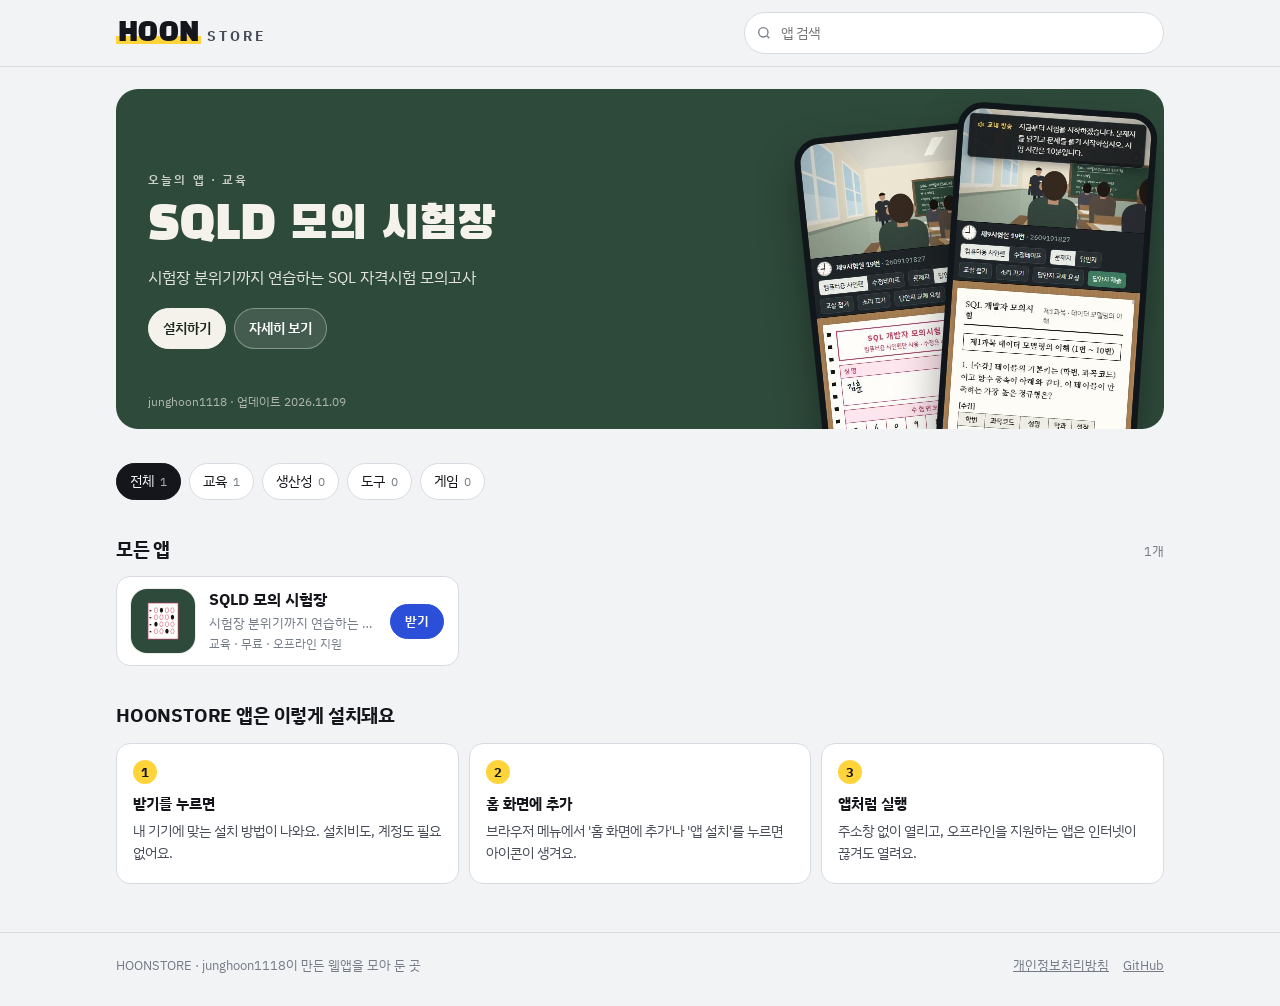
==== index.html @ 6c52b8d5 "HOONSTORE 첫 버전 - 오늘의 앱, 카테고리, 검색, 앱 상세, 기기별 설치 안내 - 개인정보처리방침 페이지, 스토어 PWA 설정과 아이콘 - 첫 앱: SQLD 모의 시험장" ====
<!doctype html>
<html lang="ko">
<head>
<meta charset="utf-8">
<meta name="viewport" content="width=device-width,initial-scale=1,viewport-fit=cover">
<title>HOONSTORE</title>
<meta name="description" content="junghoon1118이 만든 웹앱을 모아 둔 스토어. 설치비 없이 홈 화면에 추가해서 앱처럼 쓰세요.">
<meta name="theme-color" content="#14161b">
<link rel="manifest" href="manifest.webmanifest">
<link rel="icon" type="image/png" href="icons/icon-192.png">
<link rel="apple-touch-icon" href="icons/icon-192.png">
<meta name="apple-mobile-web-app-capable" content="yes">
<meta name="mobile-web-app-capable" content="yes">
<meta name="apple-mobile-web-app-title" content="HOONSTORE">
<link rel="preconnect" href="https://fonts.googleapis.com">
<link rel="preconnect" href="https://fonts.gstatic.com" crossorigin>
<link rel="stylesheet" href="https://fonts.googleapis.com/css2?family=Black+Han+Sans&family=IBM+Plex+Sans+KR:wght@400;500;600;700&display=swap">
<style>
/* 레이아웃: 위에 스토어 간판(로고+검색), 그 아래 '오늘의 앱' 진열대, 카테고리, 앱 목록. 상세 화면은 같은 틀에서 해시(#app-아이디)로 바꿔 보여 준다. */
:root{
  --bg:#f2f3f5; --surface:#ffffff; --surface-2:#e8eaee; --ink:#14161b; --ink-2:#474c57; --ink-3:#757b87; --line:#d8dbe1;
  --accent:#2b4fd8; --accent-ink:#ffffff; --marker:#ffd43b; --ok:#1f7a4d; --warn:#9a5b00;
  --f-display:"Black Han Sans","IBM Plex Sans KR",sans-serif;
  --f-ui:"IBM Plex Sans KR","Apple SD Gothic Neo","Malgun Gothic",sans-serif;
  --r:14px;
  color-scheme:light;
}
@media (prefers-color-scheme:dark){:root:not([data-theme="light"]){
  --bg:#0e1014; --surface:#171a20; --surface-2:#21252d; --ink:#eef0f4; --ink-2:#b6bbc5; --ink-3:#8b919d; --line:#2b3039;
  --accent:#7590ff; --accent-ink:#0e1014; --marker:#e8c12d; --ok:#5cc28f; --warn:#e3a64a; color-scheme:dark}}
:root[data-theme="dark"]{
  --bg:#0e1014; --surface:#171a20; --surface-2:#21252d; --ink:#eef0f4; --ink-2:#b6bbc5; --ink-3:#8b919d; --line:#2b3039;
  --accent:#7590ff; --accent-ink:#0e1014; --marker:#e8c12d; --ok:#5cc28f; --warn:#e3a64a; color-scheme:dark}

*,*::before,*::after{box-sizing:border-box}
:root{padding-top:env(safe-area-inset-top,0px);padding-bottom:env(safe-area-inset-bottom,0px)}
body{margin:0;background:var(--bg);color:var(--ink);font-family:var(--f-ui);font-size:15px;line-height:1.6}
img{max-width:100%;display:block}
[hidden]{display:none!important}
a{color:inherit}
button{font:inherit;color:inherit}
:focus-visible{outline:2px solid var(--accent);outline-offset:2px}
body::before{content:"";position:fixed;inset:0 0 auto;height:env(safe-area-inset-top,0px);z-index:10;background:var(--bg)}

.wrap{max-width:1080px;margin:0 auto;padding-left:max(16px,env(safe-area-inset-left,0px));padding-right:max(16px,env(safe-area-inset-right,0px))}

/* 간판 */
.top{position:sticky;top:env(safe-area-inset-top,0px);z-index:5;background:color-mix(in srgb,var(--bg) 88%,transparent);backdrop-filter:blur(10px);border-bottom:1px solid var(--line)}
.top .wrap{display:flex;align-items:center;gap:14px;padding-block:12px}
.logo{display:flex;align-items:baseline;gap:2px;text-decoration:none;flex:none}
.logo b{font-family:var(--f-display);font-weight:400;font-size:26px;letter-spacing:.01em;line-height:1;background:linear-gradient(transparent 62%,var(--marker) 62% 92%,transparent 92%);padding:0 2px}
.logo span{font-weight:700;font-size:14px;letter-spacing:.22em;color:var(--ink-2);margin-left:4px}
.search{flex:1;min-width:0;position:relative;max-width:420px;margin-left:auto}
.search input{width:100%;font:inherit;font-size:14px;padding:9px 12px 9px 36px;border-radius:999px;border:1px solid var(--line);background:var(--surface);color:var(--ink)}
.search svg{position:absolute;left:12px;top:50%;transform:translateY(-50%);width:16px;height:16px;color:var(--ink-3)}
.btn{display:inline-flex;align-items:center;justify-content:center;gap:6px;border:1px solid var(--line);background:var(--surface);color:var(--ink);padding:8px 14px;border-radius:999px;font-weight:600;font-size:14px;cursor:pointer;text-decoration:none;white-space:nowrap}
.btn:hover{background:var(--surface-2)}
.btn.primary{background:var(--accent);border-color:var(--accent);color:var(--accent-ink)}
.btn.primary:hover{filter:brightness(1.07)}
.btn.small{padding:6px 14px;font-size:13px}

main{padding-block:22px 48px}
.sec{margin-top:34px}
.sec-h{display:flex;align-items:baseline;justify-content:space-between;gap:12px;margin:0 0 12px}
.sec-h h2{font-size:19px;margin:0;letter-spacing:-.01em}
.sec-h small{color:var(--ink-3);font-size:13px}

/* 오늘의 앱 */
.feature{position:relative;overflow:hidden;border-radius:22px;background:var(--app,#2e4a3b);color:#f4f2ea;display:grid;grid-template-columns:minmax(0,1.15fr) minmax(0,.85fr);min-height:340px}
.feature .txt{padding:30px 32px;display:flex;flex-direction:column;gap:12px;justify-content:center;min-width:0}
.eyebrow{font-size:12px;letter-spacing:.18em;font-weight:600;opacity:.8;margin:0}
.feature h1{font-family:var(--f-display);font-weight:400;font-size:clamp(30px,5vw,46px);line-height:1.12;margin:0;text-wrap:balance}
.feature p.tag{margin:0;font-size:16px;opacity:.92;max-width:34ch}
.feature .acts{display:flex;gap:8px;flex-wrap:wrap;margin-top:6px}
.feature .btn{border-color:rgba(255,255,255,.35);background:rgba(255,255,255,.1);color:#fff}
.feature .btn.primary{background:#f4f2ea;color:#1c2a22;border-color:#f4f2ea}
.feature .shots{position:relative;min-width:0}
.phone{position:absolute;width:200px;aspect-ratio:375/812;border-radius:26px;overflow:hidden;border:6px solid #11161a;box-shadow:0 20px 40px rgba(0,0,0,.35);background:#11161a}
.phone img{width:100%;height:100%;object-fit:cover;object-position:top}
.phone.p1{right:150px;top:40px;transform:rotate(-6deg)}
.phone.p2{right:20px;top:18px;transform:rotate(4deg)}
.chalk{position:absolute;left:32px;bottom:18px;font-size:12px;opacity:.65}

/* 카테고리 */
.cats{display:flex;gap:8px;flex-wrap:wrap}
.cat{border:1px solid var(--line);background:var(--surface);border-radius:999px;padding:6px 13px;font-size:14px;cursor:pointer;display:inline-flex;gap:6px;align-items:center}
.cat em{font-style:normal;color:var(--ink-3);font-size:12px;font-variant-numeric:tabular-nums}
.cat[aria-pressed="true"]{background:var(--ink);color:var(--bg);border-color:var(--ink)}
.cat[aria-pressed="true"] em{color:inherit;opacity:.7}

/* 앱 목록 */
.list{display:grid;grid-template-columns:repeat(auto-fill,minmax(300px,1fr));gap:10px}
.row{display:grid;grid-template-columns:64px minmax(0,1fr) auto;gap:14px;align-items:center;background:var(--surface);border:1px solid var(--line);border-radius:var(--r);padding:12px 14px;text-decoration:none}
.row:hover{border-color:var(--ink-3)}
.ico{width:64px;height:64px;border-radius:16px;overflow:hidden;box-shadow:0 0 0 1px rgba(0,0,0,.08)}
.row h3{margin:0;font-size:16px;line-height:1.35}
.row p{margin:2px 0 0;color:var(--ink-3);font-size:13px;overflow:hidden;text-overflow:ellipsis;white-space:nowrap}
.meta{color:var(--ink-3);font-size:12px}
.empty{background:var(--surface);border:1px dashed var(--line);border-radius:var(--r);padding:26px;text-align:center;color:var(--ink-2)}
.empty b{display:block;color:var(--ink);margin-bottom:4px}

/* 설치 방식 안내 */
.how{display:grid;grid-template-columns:repeat(3,minmax(0,1fr));gap:10px;counter-reset:s}
.how div{background:var(--surface);border:1px solid var(--line);border-radius:var(--r);padding:16px 16px 18px}
.how b{display:block;margin-bottom:4px}
.how div::before{counter-increment:s;content:counter(s);display:inline-grid;place-items:center;width:24px;height:24px;border-radius:50%;background:var(--marker);color:#14161b;font-weight:700;font-size:13px;margin-bottom:8px}
.how p{margin:0;color:var(--ink-2);font-size:14px}

/* 상세 */
.back{display:inline-flex;align-items:center;gap:4px;color:var(--ink-2);text-decoration:none;font-size:14px;margin-bottom:14px}
.head{display:grid;grid-template-columns:112px minmax(0,1fr);gap:20px;align-items:center}
.head .ico{width:112px;height:112px;border-radius:26px}
.head h1{margin:0;font-size:clamp(24px,4vw,32px);line-height:1.25;letter-spacing:-.01em;text-wrap:balance}
.head .dev{color:var(--accent);font-size:14px;font-weight:600;margin:2px 0 0}
.head .acts{display:flex;gap:8px;flex-wrap:wrap;margin-top:12px}
.facts{display:grid;grid-template-columns:repeat(4,minmax(0,1fr));margin-top:22px;border-block:1px solid var(--line)}
.facts div{padding:12px 8px;text-align:center;border-right:1px solid var(--line)}
.facts div:last-child{border-right:0}
.facts dt{font-size:12px;color:var(--ink-3)}
.facts dd{margin:2px 0 0;font-weight:700;font-size:14px}
.shots-row{display:flex;gap:12px;overflow-x:auto;scroll-snap-type:x mandatory;padding-bottom:8px}
.shots-row figure{margin:0;flex:none;width:200px;scroll-snap-align:start}
.shots-row img{width:200px;aspect-ratio:375/812;object-fit:cover;object-position:top;border-radius:16px;border:1px solid var(--line)}
.shots-row figcaption{font-size:12px;color:var(--ink-3);margin-top:6px}
.prose{max-width:68ch}
.prose p{margin:0 0 10px}
.feat{list-style:none;padding:0;margin:0;display:grid;gap:8px;max-width:68ch}
.feat li{display:grid;grid-template-columns:20px 1fr;gap:8px}
.feat li::before{content:"";width:8px;height:8px;border-radius:2px;background:var(--marker);margin-top:9px;margin-left:4px}
.note{background:var(--surface);border:1px solid var(--line);border-radius:var(--r);padding:14px 16px;font-size:14px;color:var(--ink-2);max-width:68ch}
.info{border-collapse:collapse;width:100%;max-width:640px;font-size:14px}
.info th,.info td{text-align:left;padding:9px 0;border-bottom:1px solid var(--line);vertical-align:top}
.info th{width:120px;color:var(--ink-3);font-weight:500}
.info td{word-break:break-all}

/* 설치 안내 시트 */
.sheet-bg{position:fixed;inset:0;z-index:40;background:rgba(10,12,16,.5);display:grid;place-items:end center}
.sheet{width:min(520px,100%);max-height:90vh;overflow:auto;background:var(--surface);color:var(--ink);border-radius:20px 20px 0 0;padding:20px 20px calc(22px + env(safe-area-inset-bottom,0px))}
@media (min-width:700px){.sheet-bg{place-items:center}.sheet{border-radius:20px}}
.sheet-top{display:flex;gap:12px;align-items:center}
.sheet-top .ico{width:48px;height:48px;border-radius:12px}
.sheet-top h2{margin:0;font-size:17px}
.sheet-top p{margin:0;color:var(--ink-3);font-size:13px}
.x{margin-left:auto;border:0;background:var(--surface-2);width:32px;height:32px;border-radius:50%;cursor:pointer;font-size:18px;line-height:1}
.tabs{display:flex;gap:6px;margin:16px 0 12px;flex-wrap:wrap}
.tabs button{border:1px solid var(--line);background:var(--surface);border-radius:999px;padding:5px 12px;font-size:13px;cursor:pointer}
.tabs button[aria-pressed="true"]{background:var(--ink);color:var(--bg);border-color:var(--ink)}
.steps{margin:0;padding-left:22px;display:grid;gap:8px}
.steps li{padding-left:2px}
.kbd{display:inline-block;border:1px solid var(--line);background:var(--surface-2);border-radius:6px;padding:0 6px;font-size:13px;font-weight:600}
.warnbox{margin-top:12px;background:color-mix(in srgb,var(--marker) 22%,var(--surface));border-radius:10px;padding:10px 12px;font-size:13px}
.sheet .acts{display:flex;gap:8px;margin-top:16px;flex-wrap:wrap}
.sheet .acts .btn{flex:1}
.toast{position:fixed;left:50%;bottom:calc(20px + env(safe-area-inset-bottom,0px));transform:translateX(-50%);z-index:50;background:var(--ink);color:var(--bg);padding:8px 14px;border-radius:999px;font-size:13px}

footer{border-top:1px solid var(--line);color:var(--ink-3);font-size:13px}
footer .wrap{padding-block:22px 30px;display:flex;flex-wrap:wrap;gap:8px 18px;justify-content:space-between}
footer nav{display:flex;gap:14px;flex-wrap:wrap}

@media (max-width:760px){
  .feature{grid-template-columns:1fr;min-height:0}
  .feature .txt{padding:24px 22px 8px}
  .feature .shots{height:250px}
  .phone{width:150px}
  .phone.p1{right:auto;left:22px;top:26px}
  .phone.p2{right:auto;left:150px;top:14px}
  .chalk{display:none}
  .how{grid-template-columns:1fr}
  .facts{grid-template-columns:repeat(2,minmax(0,1fr))}
  .facts div:nth-child(2){border-right:0}
  .facts div:nth-child(-n+2){border-bottom:1px solid var(--line)}
  .head{grid-template-columns:84px minmax(0,1fr);gap:14px}
  .head .ico{width:84px;height:84px;border-radius:20px}
  .list{grid-template-columns:1fr}
  .logo span{display:none}
}
@media (prefers-reduced-motion:reduce){*{scroll-behavior:auto!important}}
</style>
</head>
<body>
<header class="top"><div class="wrap">
  <a class="logo" href="#" aria-label="HOONSTORE 홈"><b>HOON</b><span>STORE</span></a>
  <label class="search"><svg viewBox="0 0 24 24" fill="none" stroke="currentColor" stroke-width="2" aria-hidden="true"><circle cx="11" cy="11" r="7"/><path d="m20 20-3.5-3.5"/></svg><input id="q" type="search" placeholder="앱 검색" aria-label="앱 검색"></label>
  <button class="btn small" id="installStore" hidden>스토어 설치</button>
</div></header>

<main class="wrap" id="view"></main>

<footer><div class="wrap">
  <span>HOONSTORE · junghoon1118이 만든 웹앱을 모아 둔 곳</span>
  <nav><a href="#privacy">개인정보처리방침</a><a href="https://github.com/junghoon1118" target="_blank" rel="noopener">GitHub</a></nav>
</div></footer>

<div class="sheet-bg" id="sheetBg" hidden></div>
<div class="toast" id="toast" hidden></div>

<script>
(function(){
"use strict";
/* ───── 앱 목록: 새 앱을 올릴 때 여기에 하나씩 추가한다 ───── */
const APPS = [
  {
    id: "sqld",
    name: "SQLD 모의 시험장",
    tagline: "시험장 분위기까지 연습하는 SQL 자격시험 모의고사",
    category: "교육",
    url: "https://junghoon1118.github.io/SQLD/",
    icon: "assets/apps/sqld/icon.png",
    color: "#2e4a3b",
    developer: "junghoon1118",
    updated: "2026.11.09",
    offline: true,
    devices: "폰 · 태블릿 · PC",
    screens: [
      { src: "assets/apps/sqld/screen-1.jpg", cap: "수험표 확인과 시험 설정" },
      { src: "assets/apps/sqld/screen-2.jpg", cap: "무작위 좌석에서 바라본 교실과 문제지" },
      { src: "assets/apps/sqld/screen-3.jpg", cap: "컴퓨터용 사인펜으로 칠하는 OMR 답안지" }
    ],
    description: [
      "시험장에 들어가면 머리가 하얘지는 사람을 위한 모의고사입니다. 학교 교실을 그대로 옮겨 와서, 무작위로 배정된 자리에 앉아 실제 시험처럼 90분을 보내게 합니다.",
      "감독관이 교실을 돌고, 교내 방송이 시작과 종료를 알리고, 주변에서는 기침 소리와 종이 넘기는 소리가 들립니다. 답은 문제지가 아니라 OMR 답안지에 사인펜으로 칠해야 하고, 고칠 때는 수정테이프를 써야 합니다."
    ],
    features: [
      "1과목 10문항, 2과목 40문항, 총 100점. 과목별 과락까지 판정",
      "2과목은 SQL 실행 결과와 오류를 찾는 코드 중심 문제",
      "감독관 순찰, 본인 확인, 교내 방송, 방해 소음 (강도 선택)",
      "문제지와 OMR 답안지 분리, 중복 표기는 오답, 답안지 교체 요청",
      "채점 후 문항별 해설과 '문제지 답과 OMR 답이 다른 문항' 확인",
      "실전 90분 · 단축 30분 · 체험 10분 모드"
    ],
    notice: "공식 시험 기관과 관련 없는 비공식 연습 앱입니다. 문제는 모두 자체 제작했습니다. 실제 시험 규정은 데이터자격검정 공식 사이트에서 확인하세요.",
    privacy: "개인정보를 수집하지 않습니다. 입력한 이름은 시험 화면에만 쓰이고 어디에도 저장하거나 보내지 않습니다."
  }
];
const CATS = ["전체", "교육", "생산성", "도구", "게임"];

/* ───── 공통 ───── */
const $ = s => document.querySelector(s);
const esc = s => String(s).replace(/&/g,"&amp;").replace(/</g,"&lt;").replace(/>/g,"&gt;").replace(/"/g,"&quot;");
const view = $("#view");
const state = { cat: "전체", q: "" };
const ua = navigator.userAgent;
const isIOS = /iPhone|iPad|iPod/.test(ua) || (navigator.platform === "MacIntel" && navigator.maxTouchPoints > 1);
const isAndroid = /Android/i.test(ua);
const inApp = /KAKAOTALK|NAVER|Instagram|FBAN|FBAV|Line\//i.test(ua);
const myPlatform = isIOS ? "ios" : isAndroid ? "android" : "pc";

let toastT = 0;
function toast(msg){ const t = $("#toast"); t.textContent = msg; t.hidden = false; clearTimeout(toastT); toastT = setTimeout(() => { t.hidden = true; }, 2600); }
function copy(text){
  const done = () => toast("주소를 복사했어요");
  try { navigator.clipboard.writeText(text).then(done, () => fallback()); } catch(e){ fallback(); }
  function fallback(){ const i = document.createElement("input"); i.value = text; document.body.appendChild(i); i.select(); try { document.execCommand("copy"); done(); } catch(e){ toast("주소: " + text); } i.remove(); }
}

/* ───── 홈 ───── */
function appRow(a){
  return `<a class="row" href="#app-${a.id}">
    <img class="ico" src="${a.icon}" alt="" width="64" height="64">
    <div style="min-width:0"><h3>${esc(a.name)}</h3><p>${esc(a.tagline)}</p><div class="meta">${esc(a.category)} · 무료${a.offline ? " · 오프라인 지원" : ""}</div></div>
    <span class="btn small primary" data-install="${a.id}">받기</span>
  </a>`;
}
function home(){
  const f = APPS[0];
  const q = state.q.trim().toLowerCase();
  const list = APPS.filter(a => (state.cat === "전체" || a.category === state.cat) &&
    (!q || (a.name + a.tagline + a.category).toLowerCase().includes(q)));
  const count = c => c === "전체" ? APPS.length : APPS.filter(a => a.category === c).length;
  view.innerHTML = `
    ${q ? "" : `<section class="feature" style="--app:${f.color}" aria-label="오늘의 앱">
      <div class="txt">
        <p class="eyebrow">오늘의 앱 · ${esc(f.category)}</p>
        <h1>${esc(f.name)}</h1>
        <p class="tag">${esc(f.tagline)}</p>
        <div class="acts"><button class="btn primary" data-install="${f.id}">설치하기</button><a class="btn" href="#app-${f.id}">자세히 보기</a></div>
      </div>
      <div class="shots" aria-hidden="true">
        <div class="phone p1"><img src="${f.screens[2].src}" alt=""></div>
        <div class="phone p2"><img src="${f.screens[1].src}" alt=""></div>
      </div>
      <span class="chalk">${esc(f.developer)} · 업데이트 ${esc(f.updated)}</span>
    </section>`}
    <section class="sec" aria-label="카테고리">
      <div class="cats">${CATS.map(c => `<button class="cat" data-cat="${c}" aria-pressed="${c === state.cat}">${c} <em>${count(c)}</em></button>`).join("")}</div>
    </section>
    <section class="sec">
      <div class="sec-h"><h2>${q ? `'${esc(state.q)}' 검색 결과` : state.cat === "전체" ? "모든 앱" : esc(state.cat)}</h2><small>${list.length}개</small></div>
      ${list.length ? `<div class="list">${list.map(appRow).join("")}</div>` :
        `<div class="empty"><b>${q ? "찾는 앱이 없어요" : "이 카테고리에는 아직 앱이 없어요"}</b>새 앱이 올라오면 여기에 보여요.</div>`}
    </section>
    <section class="sec">
      <div class="sec-h"><h2>HOONSTORE 앱은 이렇게 설치돼요</h2></div>
      <div class="how">
        <div><b>받기를 누르면</b><p>내 기기에 맞는 설치 방법이 나와요. 설치비도, 계정도 필요 없어요.</p></div>
        <div><b>홈 화면에 추가</b><p>브라우저 메뉴에서 '홈 화면에 추가'나 '앱 설치'를 누르면 아이콘이 생겨요.</p></div>
        <div><b>앱처럼 실행</b><p>주소창 없이 열리고, 오프라인을 지원하는 앱은 인터넷이 끊겨도 열려요.</p></div>
      </div>
    </section>`;
}

/* ───── 상세 ───── */
function detail(a){
  view.innerHTML = `
    <a class="back" href="#">← 스토어로</a>
    <section class="head">
      <img class="ico" src="${a.icon}" alt="${esc(a.name)} 아이콘" width="112" height="112">
      <div style="min-width:0">
        <h1>${esc(a.name)}</h1>
        <p class="dev">${esc(a.developer)}</p>
        <div class="acts"><button class="btn primary" data-install="${a.id}">설치하기</button><a class="btn" href="${a.url}" target="_blank" rel="noopener">바로 열기</a></div>
      </div>
    </section>
    <dl class="facts">
      <div><dt>가격</dt><dd>무료</dd></div>
      <div><dt>카테고리</dt><dd>${esc(a.category)}</dd></div>
      <div><dt>오프라인</dt><dd>${a.offline ? "지원" : "미지원"}</dd></div>
      <div><dt>기기</dt><dd>${esc(a.devices)}</dd></div>
    </dl>
    <section class="sec"><div class="sec-h"><h2>미리 보기</h2></div>
      <div class="shots-row">${a.screens.map(s => `<figure><img src="${s.src}" alt="${esc(s.cap)}" loading="lazy"><figcaption>${esc(s.cap)}</figcaption></figure>`).join("")}</div>
    </section>
    <section class="sec"><div class="sec-h"><h2>앱 소개</h2></div><div class="prose">${a.description.map(p => `<p>${esc(p)}</p>`).join("")}</div></section>
    <section class="sec"><div class="sec-h"><h2>주요 기능</h2></div><ul class="feat">${a.features.map(x => `<li>${esc(x)}</li>`).join("")}</ul></section>
    <section class="sec"><div class="sec-h"><h2>알아 두세요</h2></div><div class="note">${esc(a.notice)}</div></section>
    <section class="sec"><div class="sec-h"><h2>정보</h2></div>
      <table class="info"><tbody>
        <tr><th>개발자</th><td>${esc(a.developer)}</td></tr>
        <tr><th>업데이트</th><td>${esc(a.updated)}</td></tr>
        <tr><th>개인정보</th><td>${esc(a.privacy)}</td></tr>
        <tr><th>주소</th><td><a href="${a.url}" target="_blank" rel="noopener">${esc(a.url)}</a></td></tr>
      </tbody></table>
    </section>`;
}

/* ───── 개인정보처리방침 ───── */
function privacy(){
  view.innerHTML = `
    <a class="back" href="#">← 스토어로</a>
    <div class="prose">
      <h1 style="font-size:26px;margin:0 0 6px">개인정보처리방침</h1>
      <p class="meta">시행일 2026년 11월 9일</p>
      <p>HOONSTORE와 HOONSTORE에 올라온 앱(이하 '앱')은 개인정보를 수집하지 않습니다.</p>
      <p><b>수집하는 정보</b><br>없습니다. 회원가입, 로그인, 광고, 방문자 분석 도구를 쓰지 않습니다.</p>
      <p><b>기기에 저장되는 정보</b><br>앱을 빠르게 열고 오프라인에서도 쓸 수 있도록 앱 파일을 브라우저 캐시에 저장합니다. 이 정보는 사용자의 기기 안에만 있으며, 브라우저 설정에서 사이트 데이터를 지우면 함께 삭제됩니다.</p>
      <p><b>사용자가 입력하는 정보</b><br>앱 안에서 입력한 이름 같은 내용은 화면에 보여 주는 데만 쓰이고 서버로 보내지 않습니다.</p>
      <p><b>외부 서비스</b><br>사이트는 GitHub Pages에서 제공되고, 글꼴은 Google Fonts에서 불러옵니다. 이 과정에서 각 서비스가 접속 기록(IP 주소 등)을 처리할 수 있으며, 이는 해당 서비스의 정책을 따릅니다.</p>
      <p><b>문의</b><br><a href="https://github.com/junghoon1118" target="_blank" rel="noopener">github.com/junghoon1118</a></p>
    </div>`;
}

/* ───── 설치 안내 ───── */
const GUIDE = {
  android: { label: "안드로이드", steps: url => [
    `아래 <span class="kbd">앱 열기</span>를 눌러 <b>Chrome</b>에서 엽니다.`,
    `오른쪽 위 <span class="kbd">⋮</span> 메뉴에서 <span class="kbd">앱 설치</span> 또는 <span class="kbd">홈 화면에 추가</span>를 누릅니다.`,
    `홈 화면에 생긴 아이콘으로 실행합니다.`] },
  ios: { label: "아이폰 · 아이패드", steps: url => [
    `아래 <span class="kbd">앱 열기</span>를 눌러 <b>Safari</b>에서 엽니다.`,
    `아래쪽 <span class="kbd">공유</span> 버튼(네모에서 화살표가 나오는 모양)을 누릅니다.`,
    `<span class="kbd">홈 화면에 추가</span>를 고르고 오른쪽 위 <span class="kbd">추가</span>를 누릅니다.`] },
  pc: { label: "PC", steps: url => [
    `아래 <span class="kbd">앱 열기</span>를 눌러 <b>Chrome</b>이나 <b>Edge</b>에서 엽니다.`,
    `주소창 오른쪽의 <span class="kbd">설치</span> 아이콘(모니터에 화살표)을 누릅니다.`,
    `<span class="kbd">설치</span>를 누르면 바탕화면과 시작 메뉴에 앱이 생깁니다.`] }
};
let sheetPlat = myPlatform;
function openSheet(id){
  const a = APPS.find(x => x.id === id); if (!a) return;
  const bg = $("#sheetBg");
  const draw = () => {
    const g = GUIDE[sheetPlat];
    bg.innerHTML = `<div class="sheet" role="dialog" aria-modal="true" aria-labelledby="sheetTitle">
      <div class="sheet-top"><img class="ico" src="${a.icon}" alt=""><div><h2 id="sheetTitle">${esc(a.name)} 설치</h2><p>무료 · 계정 없이 설치</p></div><button class="x" id="sheetX" aria-label="닫기">×</button></div>
      <div class="tabs" role="group" aria-label="기기 선택">${Object.keys(GUIDE).map(k => `<button data-plat="${k}" aria-pressed="${k === sheetPlat}">${GUIDE[k].label}${k === myPlatform ? " (지금 기기)" : ""}</button>`).join("")}</div>
      <ol class="steps">${g.steps(a.url).map(s => `<li>${s}</li>`).join("")}</ol>
      ${inApp ? `<div class="warnbox"><b>카카오톡 같은 앱 안에서 열었나요?</b><br>앱 안의 브라우저에서는 설치가 안 돼요. 오른쪽 위 메뉴에서 '다른 브라우저로 열기'를 누른 뒤 다시 시도하세요.</div>` : ""}
      ${sheetPlat === "ios" && isIOS && /CriOS|FxiOS|EdgiOS/.test(ua) ? `<div class="warnbox">지금 Safari가 아닌 브라우저예요. 주소를 복사해서 Safari에 붙여 넣은 뒤 설치하세요.</div>` : ""}
      <div class="acts"><a class="btn primary" href="${a.url}" target="_blank" rel="noopener">앱 열기</a><button class="btn" id="copyUrl">주소 복사</button></div>
    </div>`;
    $("#sheetX").onclick = closeSheet;
    $("#copyUrl").onclick = () => copy(a.url);
    bg.querySelectorAll("[data-plat]").forEach(b => b.onclick = () => { sheetPlat = b.dataset.plat; draw(); });
  };
  draw(); bg.hidden = false; document.body.style.overflow = "hidden";
  $("#sheetX").focus();
}
function closeSheet(){ $("#sheetBg").hidden = true; document.body.style.overflow = ""; }
$("#sheetBg").addEventListener("click", e => { if (e.target.id === "sheetBg") closeSheet(); });
document.addEventListener("keydown", e => { if (e.key === "Escape") closeSheet(); });

/* ───── 화면 전환 ───── */
function render(){
  const h = location.hash.slice(1);
  if (h.startsWith("app-")) { const a = APPS.find(x => x.id === h.slice(4)); if (a) { detail(a); document.title = a.name + " · HOONSTORE"; return; } }
  if (h === "privacy") { privacy(); document.title = "개인정보처리방침 · HOONSTORE"; return; }
  home(); document.title = "HOONSTORE";
}
window.addEventListener("hashchange", () => { render(); window.scrollTo(0, 0); });
view.addEventListener("click", e => {
  const ins = e.target.closest("[data-install]");
  if (ins) { e.preventDefault(); openSheet(ins.dataset.install); return; }
  const c = e.target.closest("[data-cat]");
  if (c) { state.cat = c.dataset.cat; home(); }
});
$("#q").addEventListener("input", e => { state.q = e.target.value; if (location.hash && location.hash !== "#") location.hash = ""; else home(); });

/* 스토어 자체 설치 버튼 (지원하는 브라우저에서만 보임) */
let deferred = null;
window.addEventListener("beforeinstallprompt", e => { e.preventDefault(); deferred = e; $("#installStore").hidden = false; });
$("#installStore").onclick = async () => { if (!deferred) return; deferred.prompt(); try { await deferred.userChoice; } catch(e){} deferred = null; $("#installStore").hidden = true; };

if ("serviceWorker" in navigator) window.addEventListener("load", () => navigator.serviceWorker.register("sw.js").catch(() => {}));
render();
})();
</script>
</body>
</html>
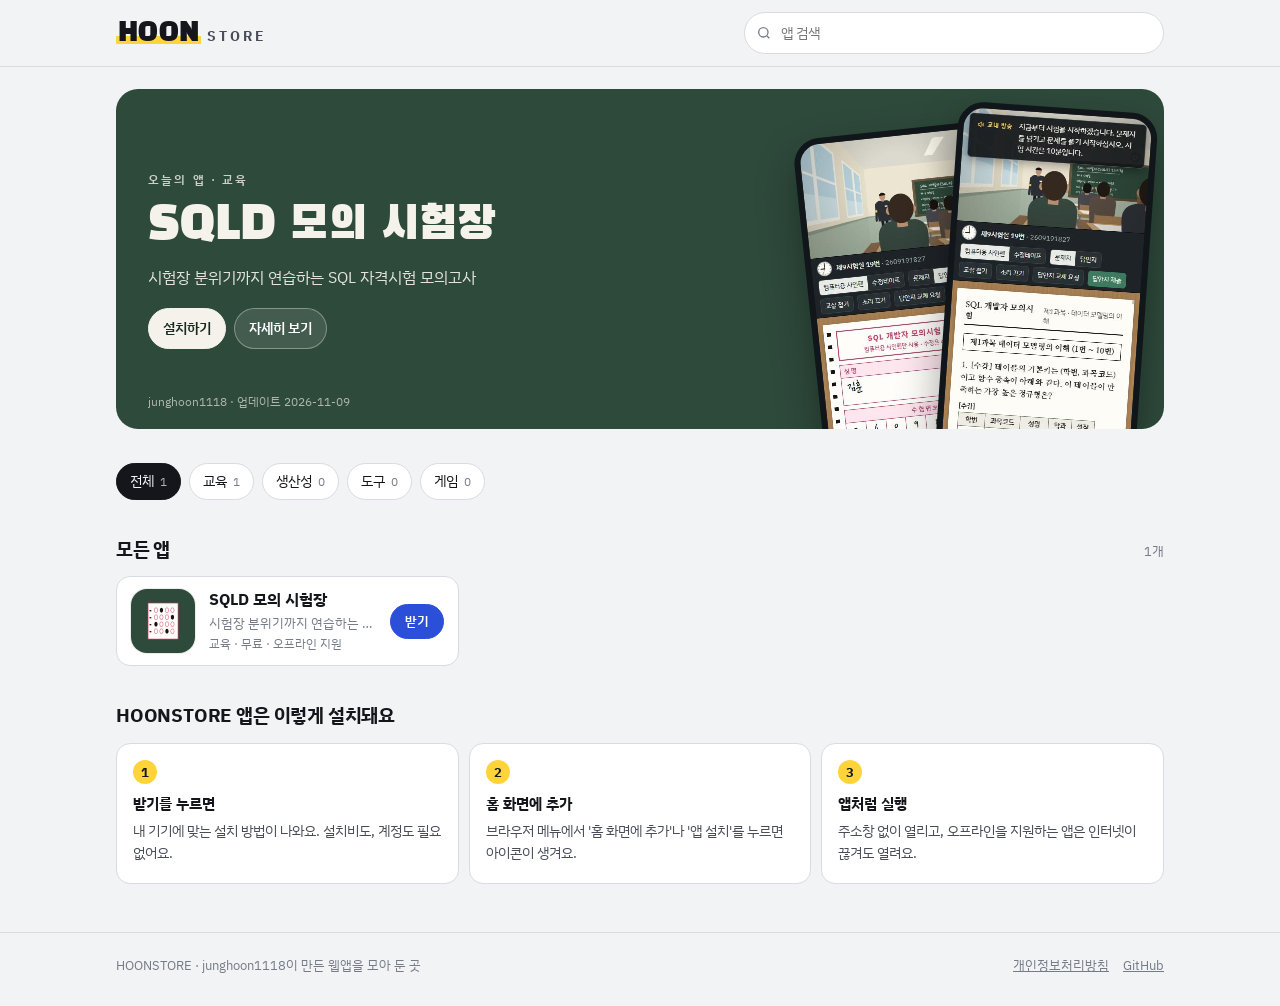
==== commit 22847dbb: "검색엔진 노출 준비: 앱별 정적 페이지와 사이트맵 - 앱 데이터를 apps.json으로 분리하고 CSS를 assets/store.css로 분리 - build.ps1: apps/<i" ====
--- a/index.html
+++ b/index.html
@@ -5,6 +5,16 @@
 <meta name="viewport" content="width=device-width,initial-scale=1,viewport-fit=cover">
 <title>HOONSTORE</title>
 <meta name="description" content="junghoon1118이 만든 웹앱을 모아 둔 스토어. 설치비 없이 홈 화면에 추가해서 앱처럼 쓰세요.">
+<link rel="canonical" href="https://junghoon1118.github.io/HOONSTORE/">
+<meta property="og:type" content="website">
+<meta property="og:site_name" content="HOONSTORE">
+<meta property="og:title" content="HOONSTORE">
+<meta property="og:description" content="junghoon1118이 만든 웹앱을 모아 둔 스토어. 설치비 없이 홈 화면에 추가해서 앱처럼 쓰세요.">
+<meta property="og:url" content="https://junghoon1118.github.io/HOONSTORE/">
+<meta property="og:image" content="https://junghoon1118.github.io/HOONSTORE/assets/og.png">
+<meta property="og:image:width" content="1200">
+<meta property="og:image:height" content="630">
+<meta name="twitter:card" content="summary_large_image">
 <meta name="theme-color" content="#14161b">
 <link rel="manifest" href="manifest.webmanifest">
 <link rel="icon" type="image/png" href="icons/icon-192.png">
@@ -15,167 +25,7 @@
 <link rel="preconnect" href="https://fonts.googleapis.com">
 <link rel="preconnect" href="https://fonts.gstatic.com" crossorigin>
 <link rel="stylesheet" href="https://fonts.googleapis.com/css2?family=Black+Han+Sans&family=IBM+Plex+Sans+KR:wght@400;500;600;700&display=swap">
-<style>
-/* 레이아웃: 위에 스토어 간판(로고+검색), 그 아래 '오늘의 앱' 진열대, 카테고리, 앱 목록. 상세 화면은 같은 틀에서 해시(#app-아이디)로 바꿔 보여 준다. */
-:root{
-  --bg:#f2f3f5; --surface:#ffffff; --surface-2:#e8eaee; --ink:#14161b; --ink-2:#474c57; --ink-3:#757b87; --line:#d8dbe1;
-  --accent:#2b4fd8; --accent-ink:#ffffff; --marker:#ffd43b; --ok:#1f7a4d; --warn:#9a5b00;
-  --f-display:"Black Han Sans","IBM Plex Sans KR",sans-serif;
-  --f-ui:"IBM Plex Sans KR","Apple SD Gothic Neo","Malgun Gothic",sans-serif;
-  --r:14px;
-  color-scheme:light;
-}
-@media (prefers-color-scheme:dark){:root:not([data-theme="light"]){
-  --bg:#0e1014; --surface:#171a20; --surface-2:#21252d; --ink:#eef0f4; --ink-2:#b6bbc5; --ink-3:#8b919d; --line:#2b3039;
-  --accent:#7590ff; --accent-ink:#0e1014; --marker:#e8c12d; --ok:#5cc28f; --warn:#e3a64a; color-scheme:dark}}
-:root[data-theme="dark"]{
-  --bg:#0e1014; --surface:#171a20; --surface-2:#21252d; --ink:#eef0f4; --ink-2:#b6bbc5; --ink-3:#8b919d; --line:#2b3039;
-  --accent:#7590ff; --accent-ink:#0e1014; --marker:#e8c12d; --ok:#5cc28f; --warn:#e3a64a; color-scheme:dark}
-
-*,*::before,*::after{box-sizing:border-box}
-:root{padding-top:env(safe-area-inset-top,0px);padding-bottom:env(safe-area-inset-bottom,0px)}
-body{margin:0;background:var(--bg);color:var(--ink);font-family:var(--f-ui);font-size:15px;line-height:1.6}
-img{max-width:100%;display:block}
-[hidden]{display:none!important}
-a{color:inherit}
-button{font:inherit;color:inherit}
-:focus-visible{outline:2px solid var(--accent);outline-offset:2px}
-body::before{content:"";position:fixed;inset:0 0 auto;height:env(safe-area-inset-top,0px);z-index:10;background:var(--bg)}
-
-.wrap{max-width:1080px;margin:0 auto;padding-left:max(16px,env(safe-area-inset-left,0px));padding-right:max(16px,env(safe-area-inset-right,0px))}
-
-/* 간판 */
-.top{position:sticky;top:env(safe-area-inset-top,0px);z-index:5;background:color-mix(in srgb,var(--bg) 88%,transparent);backdrop-filter:blur(10px);border-bottom:1px solid var(--line)}
-.top .wrap{display:flex;align-items:center;gap:14px;padding-block:12px}
-.logo{display:flex;align-items:baseline;gap:2px;text-decoration:none;flex:none}
-.logo b{font-family:var(--f-display);font-weight:400;font-size:26px;letter-spacing:.01em;line-height:1;background:linear-gradient(transparent 62%,var(--marker) 62% 92%,transparent 92%);padding:0 2px}
-.logo span{font-weight:700;font-size:14px;letter-spacing:.22em;color:var(--ink-2);margin-left:4px}
-.search{flex:1;min-width:0;position:relative;max-width:420px;margin-left:auto}
-.search input{width:100%;font:inherit;font-size:14px;padding:9px 12px 9px 36px;border-radius:999px;border:1px solid var(--line);background:var(--surface);color:var(--ink)}
-.search svg{position:absolute;left:12px;top:50%;transform:translateY(-50%);width:16px;height:16px;color:var(--ink-3)}
-.btn{display:inline-flex;align-items:center;justify-content:center;gap:6px;border:1px solid var(--line);background:var(--surface);color:var(--ink);padding:8px 14px;border-radius:999px;font-weight:600;font-size:14px;cursor:pointer;text-decoration:none;white-space:nowrap}
-.btn:hover{background:var(--surface-2)}
-.btn.primary{background:var(--accent);border-color:var(--accent);color:var(--accent-ink)}
-.btn.primary:hover{filter:brightness(1.07)}
-.btn.small{padding:6px 14px;font-size:13px}
-
-main{padding-block:22px 48px}
-.sec{margin-top:34px}
-.sec-h{display:flex;align-items:baseline;justify-content:space-between;gap:12px;margin:0 0 12px}
-.sec-h h2{font-size:19px;margin:0;letter-spacing:-.01em}
-.sec-h small{color:var(--ink-3);font-size:13px}
-
-/* 오늘의 앱 */
-.feature{position:relative;overflow:hidden;border-radius:22px;background:var(--app,#2e4a3b);color:#f4f2ea;display:grid;grid-template-columns:minmax(0,1.15fr) minmax(0,.85fr);min-height:340px}
-.feature .txt{padding:30px 32px;display:flex;flex-direction:column;gap:12px;justify-content:center;min-width:0}
-.eyebrow{font-size:12px;letter-spacing:.18em;font-weight:600;opacity:.8;margin:0}
-.feature h1{font-family:var(--f-display);font-weight:400;font-size:clamp(30px,5vw,46px);line-height:1.12;margin:0;text-wrap:balance}
-.feature p.tag{margin:0;font-size:16px;opacity:.92;max-width:34ch}
-.feature .acts{display:flex;gap:8px;flex-wrap:wrap;margin-top:6px}
-.feature .btn{border-color:rgba(255,255,255,.35);background:rgba(255,255,255,.1);color:#fff}
-.feature .btn.primary{background:#f4f2ea;color:#1c2a22;border-color:#f4f2ea}
-.feature .shots{position:relative;min-width:0}
-.phone{position:absolute;width:200px;aspect-ratio:375/812;border-radius:26px;overflow:hidden;border:6px solid #11161a;box-shadow:0 20px 40px rgba(0,0,0,.35);background:#11161a}
-.phone img{width:100%;height:100%;object-fit:cover;object-position:top}
-.phone.p1{right:150px;top:40px;transform:rotate(-6deg)}
-.phone.p2{right:20px;top:18px;transform:rotate(4deg)}
-.chalk{position:absolute;left:32px;bottom:18px;font-size:12px;opacity:.65}
-
-/* 카테고리 */
-.cats{display:flex;gap:8px;flex-wrap:wrap}
-.cat{border:1px solid var(--line);background:var(--surface);border-radius:999px;padding:6px 13px;font-size:14px;cursor:pointer;display:inline-flex;gap:6px;align-items:center}
-.cat em{font-style:normal;color:var(--ink-3);font-size:12px;font-variant-numeric:tabular-nums}
-.cat[aria-pressed="true"]{background:var(--ink);color:var(--bg);border-color:var(--ink)}
-.cat[aria-pressed="true"] em{color:inherit;opacity:.7}
-
-/* 앱 목록 */
-.list{display:grid;grid-template-columns:repeat(auto-fill,minmax(300px,1fr));gap:10px}
-.row{display:grid;grid-template-columns:64px minmax(0,1fr) auto;gap:14px;align-items:center;background:var(--surface);border:1px solid var(--line);border-radius:var(--r);padding:12px 14px;text-decoration:none}
-.row:hover{border-color:var(--ink-3)}
-.ico{width:64px;height:64px;border-radius:16px;overflow:hidden;box-shadow:0 0 0 1px rgba(0,0,0,.08)}
-.row h3{margin:0;font-size:16px;line-height:1.35}
-.row p{margin:2px 0 0;color:var(--ink-3);font-size:13px;overflow:hidden;text-overflow:ellipsis;white-space:nowrap}
-.meta{color:var(--ink-3);font-size:12px}
-.empty{background:var(--surface);border:1px dashed var(--line);border-radius:var(--r);padding:26px;text-align:center;color:var(--ink-2)}
-.empty b{display:block;color:var(--ink);margin-bottom:4px}
-
-/* 설치 방식 안내 */
-.how{display:grid;grid-template-columns:repeat(3,minmax(0,1fr));gap:10px;counter-reset:s}
-.how div{background:var(--surface);border:1px solid var(--line);border-radius:var(--r);padding:16px 16px 18px}
-.how b{display:block;margin-bottom:4px}
-.how div::before{counter-increment:s;content:counter(s);display:inline-grid;place-items:center;width:24px;height:24px;border-radius:50%;background:var(--marker);color:#14161b;font-weight:700;font-size:13px;margin-bottom:8px}
-.how p{margin:0;color:var(--ink-2);font-size:14px}
-
-/* 상세 */
-.back{display:inline-flex;align-items:center;gap:4px;color:var(--ink-2);text-decoration:none;font-size:14px;margin-bottom:14px}
-.head{display:grid;grid-template-columns:112px minmax(0,1fr);gap:20px;align-items:center}
-.head .ico{width:112px;height:112px;border-radius:26px}
-.head h1{margin:0;font-size:clamp(24px,4vw,32px);line-height:1.25;letter-spacing:-.01em;text-wrap:balance}
-.head .dev{color:var(--accent);font-size:14px;font-weight:600;margin:2px 0 0}
-.head .acts{display:flex;gap:8px;flex-wrap:wrap;margin-top:12px}
-.facts{display:grid;grid-template-columns:repeat(4,minmax(0,1fr));margin-top:22px;border-block:1px solid var(--line)}
-.facts div{padding:12px 8px;text-align:center;border-right:1px solid var(--line)}
-.facts div:last-child{border-right:0}
-.facts dt{font-size:12px;color:var(--ink-3)}
-.facts dd{margin:2px 0 0;font-weight:700;font-size:14px}
-.shots-row{display:flex;gap:12px;overflow-x:auto;scroll-snap-type:x mandatory;padding-bottom:8px}
-.shots-row figure{margin:0;flex:none;width:200px;scroll-snap-align:start}
-.shots-row img{width:200px;aspect-ratio:375/812;object-fit:cover;object-position:top;border-radius:16px;border:1px solid var(--line)}
-.shots-row figcaption{font-size:12px;color:var(--ink-3);margin-top:6px}
-.prose{max-width:68ch}
-.prose p{margin:0 0 10px}
-.feat{list-style:none;padding:0;margin:0;display:grid;gap:8px;max-width:68ch}
-.feat li{display:grid;grid-template-columns:20px 1fr;gap:8px}
-.feat li::before{content:"";width:8px;height:8px;border-radius:2px;background:var(--marker);margin-top:9px;margin-left:4px}
-.note{background:var(--surface);border:1px solid var(--line);border-radius:var(--r);padding:14px 16px;font-size:14px;color:var(--ink-2);max-width:68ch}
-.info{border-collapse:collapse;width:100%;max-width:640px;font-size:14px}
-.info th,.info td{text-align:left;padding:9px 0;border-bottom:1px solid var(--line);vertical-align:top}
-.info th{width:120px;color:var(--ink-3);font-weight:500}
-.info td{word-break:break-all}
-
-/* 설치 안내 시트 */
-.sheet-bg{position:fixed;inset:0;z-index:40;background:rgba(10,12,16,.5);display:grid;place-items:end center}
-.sheet{width:min(520px,100%);max-height:90vh;overflow:auto;background:var(--surface);color:var(--ink);border-radius:20px 20px 0 0;padding:20px 20px calc(22px + env(safe-area-inset-bottom,0px))}
-@media (min-width:700px){.sheet-bg{place-items:center}.sheet{border-radius:20px}}
-.sheet-top{display:flex;gap:12px;align-items:center}
-.sheet-top .ico{width:48px;height:48px;border-radius:12px}
-.sheet-top h2{margin:0;font-size:17px}
-.sheet-top p{margin:0;color:var(--ink-3);font-size:13px}
-.x{margin-left:auto;border:0;background:var(--surface-2);width:32px;height:32px;border-radius:50%;cursor:pointer;font-size:18px;line-height:1}
-.tabs{display:flex;gap:6px;margin:16px 0 12px;flex-wrap:wrap}
-.tabs button{border:1px solid var(--line);background:var(--surface);border-radius:999px;padding:5px 12px;font-size:13px;cursor:pointer}
-.tabs button[aria-pressed="true"]{background:var(--ink);color:var(--bg);border-color:var(--ink)}
-.steps{margin:0;padding-left:22px;display:grid;gap:8px}
-.steps li{padding-left:2px}
-.kbd{display:inline-block;border:1px solid var(--line);background:var(--surface-2);border-radius:6px;padding:0 6px;font-size:13px;font-weight:600}
-.warnbox{margin-top:12px;background:color-mix(in srgb,var(--marker) 22%,var(--surface));border-radius:10px;padding:10px 12px;font-size:13px}
-.sheet .acts{display:flex;gap:8px;margin-top:16px;flex-wrap:wrap}
-.sheet .acts .btn{flex:1}
-.toast{position:fixed;left:50%;bottom:calc(20px + env(safe-area-inset-bottom,0px));transform:translateX(-50%);z-index:50;background:var(--ink);color:var(--bg);padding:8px 14px;border-radius:999px;font-size:13px}
-
-footer{border-top:1px solid var(--line);color:var(--ink-3);font-size:13px}
-footer .wrap{padding-block:22px 30px;display:flex;flex-wrap:wrap;gap:8px 18px;justify-content:space-between}
-footer nav{display:flex;gap:14px;flex-wrap:wrap}
-
-@media (max-width:760px){
-  .feature{grid-template-columns:1fr;min-height:0}
-  .feature .txt{padding:24px 22px 8px}
-  .feature .shots{height:250px}
-  .phone{width:150px}
-  .phone.p1{right:auto;left:22px;top:26px}
-  .phone.p2{right:auto;left:150px;top:14px}
-  .chalk{display:none}
-  .how{grid-template-columns:1fr}
-  .facts{grid-template-columns:repeat(2,minmax(0,1fr))}
-  .facts div:nth-child(2){border-right:0}
-  .facts div:nth-child(-n+2){border-bottom:1px solid var(--line)}
-  .head{grid-template-columns:84px minmax(0,1fr);gap:14px}
-  .head .ico{width:84px;height:84px;border-radius:20px}
-  .list{grid-template-columns:1fr}
-  .logo span{display:none}
-}
-@media (prefers-reduced-motion:reduce){*{scroll-behavior:auto!important}}
-</style>
+<link rel="stylesheet" href="assets/store.css">
 </head>
 <body>
 <header class="top"><div class="wrap">
@@ -184,11 +34,21 @@
   <button class="btn small" id="installStore" hidden>스토어 설치</button>
 </div></header>
 
-<main class="wrap" id="view"></main>
+<main class="wrap" id="view">
+<!--STATIC-->
+<section class="prose" style="padding-block:10px">
+<h1 style="font-size:24px;margin:0 0 6px">HOONSTORE</h1>
+<p>junghoon1118이 만든 웹앱을 모아 둔 스토어입니다. 설치비나 계정 없이, 브라우저에서 홈 화면에 추가해서 앱처럼 쓸 수 있습니다.</p>
+<ul>
+<li><a href="apps/sqld/"><b>SQLD 모의 시험장</b></a> · 교육 · 시험장 분위기까지 연습하는 SQL 자격시험 모의고사</li>
+</ul>
+</section>
+<!--/STATIC-->
+</main>
 
 <footer><div class="wrap">
   <span>HOONSTORE · junghoon1118이 만든 웹앱을 모아 둔 곳</span>
-  <nav><a href="#privacy">개인정보처리방침</a><a href="https://github.com/junghoon1118" target="_blank" rel="noopener">GitHub</a></nav>
+  <nav><a href="privacy/">개인정보처리방침</a><a href="https://github.com/junghoon1118" target="_blank" rel="noopener">GitHub</a></nav>
 </div></footer>
 
 <div class="sheet-bg" id="sheetBg" hidden></div>
@@ -198,40 +58,7 @@
 (function(){
 "use strict";
 /* ───── 앱 목록: 새 앱을 올릴 때 여기에 하나씩 추가한다 ───── */
-const APPS = [
-  {
-    id: "sqld",
-    name: "SQLD 모의 시험장",
-    tagline: "시험장 분위기까지 연습하는 SQL 자격시험 모의고사",
-    category: "교육",
-    url: "https://junghoon1118.github.io/SQLD/",
-    icon: "assets/apps/sqld/icon.png",
-    color: "#2e4a3b",
-    developer: "junghoon1118",
-    updated: "2026.11.09",
-    offline: true,
-    devices: "폰 · 태블릿 · PC",
-    screens: [
-      { src: "assets/apps/sqld/screen-1.jpg", cap: "수험표 확인과 시험 설정" },
-      { src: "assets/apps/sqld/screen-2.jpg", cap: "무작위 좌석에서 바라본 교실과 문제지" },
-      { src: "assets/apps/sqld/screen-3.jpg", cap: "컴퓨터용 사인펜으로 칠하는 OMR 답안지" }
-    ],
-    description: [
-      "시험장에 들어가면 머리가 하얘지는 사람을 위한 모의고사입니다. 학교 교실을 그대로 옮겨 와서, 무작위로 배정된 자리에 앉아 실제 시험처럼 90분을 보내게 합니다.",
-      "감독관이 교실을 돌고, 교내 방송이 시작과 종료를 알리고, 주변에서는 기침 소리와 종이 넘기는 소리가 들립니다. 답은 문제지가 아니라 OMR 답안지에 사인펜으로 칠해야 하고, 고칠 때는 수정테이프를 써야 합니다."
-    ],
-    features: [
-      "1과목 10문항, 2과목 40문항, 총 100점. 과목별 과락까지 판정",
-      "2과목은 SQL 실행 결과와 오류를 찾는 코드 중심 문제",
-      "감독관 순찰, 본인 확인, 교내 방송, 방해 소음 (강도 선택)",
-      "문제지와 OMR 답안지 분리, 중복 표기는 오답, 답안지 교체 요청",
-      "채점 후 문항별 해설과 '문제지 답과 OMR 답이 다른 문항' 확인",
-      "실전 90분 · 단축 30분 · 체험 10분 모드"
-    ],
-    notice: "공식 시험 기관과 관련 없는 비공식 연습 앱입니다. 문제는 모두 자체 제작했습니다. 실제 시험 규정은 데이터자격검정 공식 사이트에서 확인하세요.",
-    privacy: "개인정보를 수집하지 않습니다. 입력한 이름은 시험 화면에만 쓰이고 어디에도 저장하거나 보내지 않습니다."
-  }
-];
+let APPS = [];
 const CATS = ["전체", "교육", "생산성", "도구", "게임"];
 
 /* ───── 공통 ───── */
@@ -411,7 +238,7 @@
 $("#installStore").onclick = async () => { if (!deferred) return; deferred.prompt(); try { await deferred.userChoice; } catch(e){} deferred = null; $("#installStore").hidden = true; };
 
 if ("serviceWorker" in navigator) window.addEventListener("load", () => navigator.serviceWorker.register("sw.js").catch(() => {}));
-render();
+fetch("apps.json").then(r => r.json()).then(d => { APPS = d; render(); }).catch(() => { /* keep the static list from build.ps1 */ });
 })();
 </script>
 </body>
--- a/assets/store.css
+++ b/assets/store.css
@@ -0,0 +1,159 @@
+/* 레이아웃: 위에 스토어 간판(로고+검색), 그 아래 '오늘의 앱' 진열대, 카테고리, 앱 목록. 상세 화면은 같은 틀에서 해시(#app-아이디)로 바꿔 보여 준다. */
+:root{
+  --bg:#f2f3f5; --surface:#ffffff; --surface-2:#e8eaee; --ink:#14161b; --ink-2:#474c57; --ink-3:#757b87; --line:#d8dbe1;
+  --accent:#2b4fd8; --accent-ink:#ffffff; --marker:#ffd43b; --ok:#1f7a4d; --warn:#9a5b00;
+  --f-display:"Black Han Sans","IBM Plex Sans KR",sans-serif;
+  --f-ui:"IBM Plex Sans KR","Apple SD Gothic Neo","Malgun Gothic",sans-serif;
+  --r:14px;
+  color-scheme:light;
+}
+@media (prefers-color-scheme:dark){:root:not([data-theme="light"]){
+  --bg:#0e1014; --surface:#171a20; --surface-2:#21252d; --ink:#eef0f4; --ink-2:#b6bbc5; --ink-3:#8b919d; --line:#2b3039;
+  --accent:#7590ff; --accent-ink:#0e1014; --marker:#e8c12d; --ok:#5cc28f; --warn:#e3a64a; color-scheme:dark}}
+:root[data-theme="dark"]{
+  --bg:#0e1014; --surface:#171a20; --surface-2:#21252d; --ink:#eef0f4; --ink-2:#b6bbc5; --ink-3:#8b919d; --line:#2b3039;
+  --accent:#7590ff; --accent-ink:#0e1014; --marker:#e8c12d; --ok:#5cc28f; --warn:#e3a64a; color-scheme:dark}
+
+*,*::before,*::after{box-sizing:border-box}
+:root{padding-top:env(safe-area-inset-top,0px);padding-bottom:env(safe-area-inset-bottom,0px)}
+body{margin:0;background:var(--bg);color:var(--ink);font-family:var(--f-ui);font-size:15px;line-height:1.6}
+img{max-width:100%;display:block}
+[hidden]{display:none!important}
+a{color:inherit}
+button{font:inherit;color:inherit}
+:focus-visible{outline:2px solid var(--accent);outline-offset:2px}
+body::before{content:"";position:fixed;inset:0 0 auto;height:env(safe-area-inset-top,0px);z-index:10;background:var(--bg)}
+
+.wrap{max-width:1080px;margin:0 auto;padding-left:max(16px,env(safe-area-inset-left,0px));padding-right:max(16px,env(safe-area-inset-right,0px))}
+
+/* 간판 */
+.top{position:sticky;top:env(safe-area-inset-top,0px);z-index:5;background:color-mix(in srgb,var(--bg) 88%,transparent);backdrop-filter:blur(10px);border-bottom:1px solid var(--line)}
+.top .wrap{display:flex;align-items:center;gap:14px;padding-block:12px}
+.logo{display:flex;align-items:baseline;gap:2px;text-decoration:none;flex:none}
+.logo b{font-family:var(--f-display);font-weight:400;font-size:26px;letter-spacing:.01em;line-height:1;background:linear-gradient(transparent 62%,var(--marker) 62% 92%,transparent 92%);padding:0 2px}
+.logo span{font-weight:700;font-size:14px;letter-spacing:.22em;color:var(--ink-2);margin-left:4px}
+.search{flex:1;min-width:0;position:relative;max-width:420px;margin-left:auto}
+.search input{width:100%;font:inherit;font-size:14px;padding:9px 12px 9px 36px;border-radius:999px;border:1px solid var(--line);background:var(--surface);color:var(--ink)}
+.search svg{position:absolute;left:12px;top:50%;transform:translateY(-50%);width:16px;height:16px;color:var(--ink-3)}
+.btn{display:inline-flex;align-items:center;justify-content:center;gap:6px;border:1px solid var(--line);background:var(--surface);color:var(--ink);padding:8px 14px;border-radius:999px;font-weight:600;font-size:14px;cursor:pointer;text-decoration:none;white-space:nowrap}
+.btn:hover{background:var(--surface-2)}
+.btn.primary{background:var(--accent);border-color:var(--accent);color:var(--accent-ink)}
+.btn.primary:hover{filter:brightness(1.07)}
+.btn.small{padding:6px 14px;font-size:13px}
+
+main{padding-block:22px 48px}
+.sec{margin-top:34px}
+.sec-h{display:flex;align-items:baseline;justify-content:space-between;gap:12px;margin:0 0 12px}
+.sec-h h2{font-size:19px;margin:0;letter-spacing:-.01em}
+.sec-h small{color:var(--ink-3);font-size:13px}
+
+/* 오늘의 앱 */
+.feature{position:relative;overflow:hidden;border-radius:22px;background:var(--app,#2e4a3b);color:#f4f2ea;display:grid;grid-template-columns:minmax(0,1.15fr) minmax(0,.85fr);min-height:340px}
+.feature .txt{padding:30px 32px;display:flex;flex-direction:column;gap:12px;justify-content:center;min-width:0}
+.eyebrow{font-size:12px;letter-spacing:.18em;font-weight:600;opacity:.8;margin:0}
+.feature h1{font-family:var(--f-display);font-weight:400;font-size:clamp(30px,5vw,46px);line-height:1.12;margin:0;text-wrap:balance}
+.feature p.tag{margin:0;font-size:16px;opacity:.92;max-width:34ch}
+.feature .acts{display:flex;gap:8px;flex-wrap:wrap;margin-top:6px}
+.feature .btn{border-color:rgba(255,255,255,.35);background:rgba(255,255,255,.1);color:#fff}
+.feature .btn.primary{background:#f4f2ea;color:#1c2a22;border-color:#f4f2ea}
+.feature .shots{position:relative;min-width:0}
+.phone{position:absolute;width:200px;aspect-ratio:375/812;border-radius:26px;overflow:hidden;border:6px solid #11161a;box-shadow:0 20px 40px rgba(0,0,0,.35);background:#11161a}
+.phone img{width:100%;height:100%;object-fit:cover;object-position:top}
+.phone.p1{right:150px;top:40px;transform:rotate(-6deg)}
+.phone.p2{right:20px;top:18px;transform:rotate(4deg)}
+.chalk{position:absolute;left:32px;bottom:18px;font-size:12px;opacity:.65}
+
+/* 카테고리 */
+.cats{display:flex;gap:8px;flex-wrap:wrap}
+.cat{border:1px solid var(--line);background:var(--surface);border-radius:999px;padding:6px 13px;font-size:14px;cursor:pointer;display:inline-flex;gap:6px;align-items:center}
+.cat em{font-style:normal;color:var(--ink-3);font-size:12px;font-variant-numeric:tabular-nums}
+.cat[aria-pressed="true"]{background:var(--ink);color:var(--bg);border-color:var(--ink)}
+.cat[aria-pressed="true"] em{color:inherit;opacity:.7}
+
+/* 앱 목록 */
+.list{display:grid;grid-template-columns:repeat(auto-fill,minmax(300px,1fr));gap:10px}
+.row{display:grid;grid-template-columns:64px minmax(0,1fr) auto;gap:14px;align-items:center;background:var(--surface);border:1px solid var(--line);border-radius:var(--r);padding:12px 14px;text-decoration:none}
+.row:hover{border-color:var(--ink-3)}
+.ico{width:64px;height:64px;border-radius:16px;overflow:hidden;box-shadow:0 0 0 1px rgba(0,0,0,.08)}
+.row h3{margin:0;font-size:16px;line-height:1.35}
+.row p{margin:2px 0 0;color:var(--ink-3);font-size:13px;overflow:hidden;text-overflow:ellipsis;white-space:nowrap}
+.meta{color:var(--ink-3);font-size:12px}
+.empty{background:var(--surface);border:1px dashed var(--line);border-radius:var(--r);padding:26px;text-align:center;color:var(--ink-2)}
+.empty b{display:block;color:var(--ink);margin-bottom:4px}
+
+/* 설치 방식 안내 */
+.how{display:grid;grid-template-columns:repeat(3,minmax(0,1fr));gap:10px;counter-reset:s}
+.how div{background:var(--surface);border:1px solid var(--line);border-radius:var(--r);padding:16px 16px 18px}
+.how b{display:block;margin-bottom:4px}
+.how div::before{counter-increment:s;content:counter(s);display:inline-grid;place-items:center;width:24px;height:24px;border-radius:50%;background:var(--marker);color:#14161b;font-weight:700;font-size:13px;margin-bottom:8px}
+.how p{margin:0;color:var(--ink-2);font-size:14px}
+
+/* 상세 */
+.back{display:inline-flex;align-items:center;gap:4px;color:var(--ink-2);text-decoration:none;font-size:14px;margin-bottom:14px}
+.head{display:grid;grid-template-columns:112px minmax(0,1fr);gap:20px;align-items:center}
+.head .ico{width:112px;height:112px;border-radius:26px}
+.head h1{margin:0;font-size:clamp(24px,4vw,32px);line-height:1.25;letter-spacing:-.01em;text-wrap:balance}
+.head .dev{color:var(--accent);font-size:14px;font-weight:600;margin:2px 0 0}
+.head .acts{display:flex;gap:8px;flex-wrap:wrap;margin-top:12px}
+.facts{display:grid;grid-template-columns:repeat(4,minmax(0,1fr));margin-top:22px;border-block:1px solid var(--line)}
+.facts div{padding:12px 8px;text-align:center;border-right:1px solid var(--line)}
+.facts div:last-child{border-right:0}
+.facts dt{font-size:12px;color:var(--ink-3)}
+.facts dd{margin:2px 0 0;font-weight:700;font-size:14px}
+.shots-row{display:flex;gap:12px;overflow-x:auto;scroll-snap-type:x mandatory;padding-bottom:8px}
+.shots-row figure{margin:0;flex:none;width:200px;scroll-snap-align:start}
+.shots-row img{width:200px;aspect-ratio:375/812;object-fit:cover;object-position:top;border-radius:16px;border:1px solid var(--line)}
+.shots-row figcaption{font-size:12px;color:var(--ink-3);margin-top:6px}
+.prose{max-width:68ch}
+.prose p{margin:0 0 10px}
+.feat{list-style:none;padding:0;margin:0;display:grid;gap:8px;max-width:68ch}
+.feat li{display:grid;grid-template-columns:20px 1fr;gap:8px}
+.feat li::before{content:"";width:8px;height:8px;border-radius:2px;background:var(--marker);margin-top:9px;margin-left:4px}
+.note{background:var(--surface);border:1px solid var(--line);border-radius:var(--r);padding:14px 16px;font-size:14px;color:var(--ink-2);max-width:68ch}
+.info{border-collapse:collapse;width:100%;max-width:640px;font-size:14px}
+.info th,.info td{text-align:left;padding:9px 0;border-bottom:1px solid var(--line);vertical-align:top}
+.info th{width:120px;color:var(--ink-3);font-weight:500}
+.info td{word-break:break-all}
+
+/* 설치 안내 시트 */
+.sheet-bg{position:fixed;inset:0;z-index:40;background:rgba(10,12,16,.5);display:grid;place-items:end center}
+.sheet{width:min(520px,100%);max-height:90vh;overflow:auto;background:var(--surface);color:var(--ink);border-radius:20px 20px 0 0;padding:20px 20px calc(22px + env(safe-area-inset-bottom,0px))}
+@media (min-width:700px){.sheet-bg{place-items:center}.sheet{border-radius:20px}}
+.sheet-top{display:flex;gap:12px;align-items:center}
+.sheet-top .ico{width:48px;height:48px;border-radius:12px}
+.sheet-top h2{margin:0;font-size:17px}
+.sheet-top p{margin:0;color:var(--ink-3);font-size:13px}
+.x{margin-left:auto;border:0;background:var(--surface-2);width:32px;height:32px;border-radius:50%;cursor:pointer;font-size:18px;line-height:1}
+.tabs{display:flex;gap:6px;margin:16px 0 12px;flex-wrap:wrap}
+.tabs button{border:1px solid var(--line);background:var(--surface);border-radius:999px;padding:5px 12px;font-size:13px;cursor:pointer}
+.tabs button[aria-pressed="true"]{background:var(--ink);color:var(--bg);border-color:var(--ink)}
+.steps{margin:0;padding-left:22px;display:grid;gap:8px}
+.steps li{padding-left:2px}
+.kbd{display:inline-block;border:1px solid var(--line);background:var(--surface-2);border-radius:6px;padding:0 6px;font-size:13px;font-weight:600}
+.warnbox{margin-top:12px;background:color-mix(in srgb,var(--marker) 22%,var(--surface));border-radius:10px;padding:10px 12px;font-size:13px}
+.sheet .acts{display:flex;gap:8px;margin-top:16px;flex-wrap:wrap}
+.sheet .acts .btn{flex:1}
+.toast{position:fixed;left:50%;bottom:calc(20px + env(safe-area-inset-bottom,0px));transform:translateX(-50%);z-index:50;background:var(--ink);color:var(--bg);padding:8px 14px;border-radius:999px;font-size:13px}
+
+footer{border-top:1px solid var(--line);color:var(--ink-3);font-size:13px}
+footer .wrap{padding-block:22px 30px;display:flex;flex-wrap:wrap;gap:8px 18px;justify-content:space-between}
+footer nav{display:flex;gap:14px;flex-wrap:wrap}
+
+@media (max-width:760px){
+  .feature{grid-template-columns:1fr;min-height:0}
+  .feature .txt{padding:24px 22px 8px}
+  .feature .shots{height:250px}
+  .phone{width:150px}
+  .phone.p1{right:auto;left:22px;top:26px}
+  .phone.p2{right:auto;left:150px;top:14px}
+  .chalk{display:none}
+  .how{grid-template-columns:1fr}
+  .facts{grid-template-columns:repeat(2,minmax(0,1fr))}
+  .facts div:nth-child(2){border-right:0}
+  .facts div:nth-child(-n+2){border-bottom:1px solid var(--line)}
+  .head{grid-template-columns:84px minmax(0,1fr);gap:14px}
+  .head .ico{width:84px;height:84px;border-radius:20px}
+  .list{grid-template-columns:1fr}
+  .logo span{display:none}
+}
+@media (prefers-reduced-motion:reduce){*{scroll-behavior:auto!important}}
